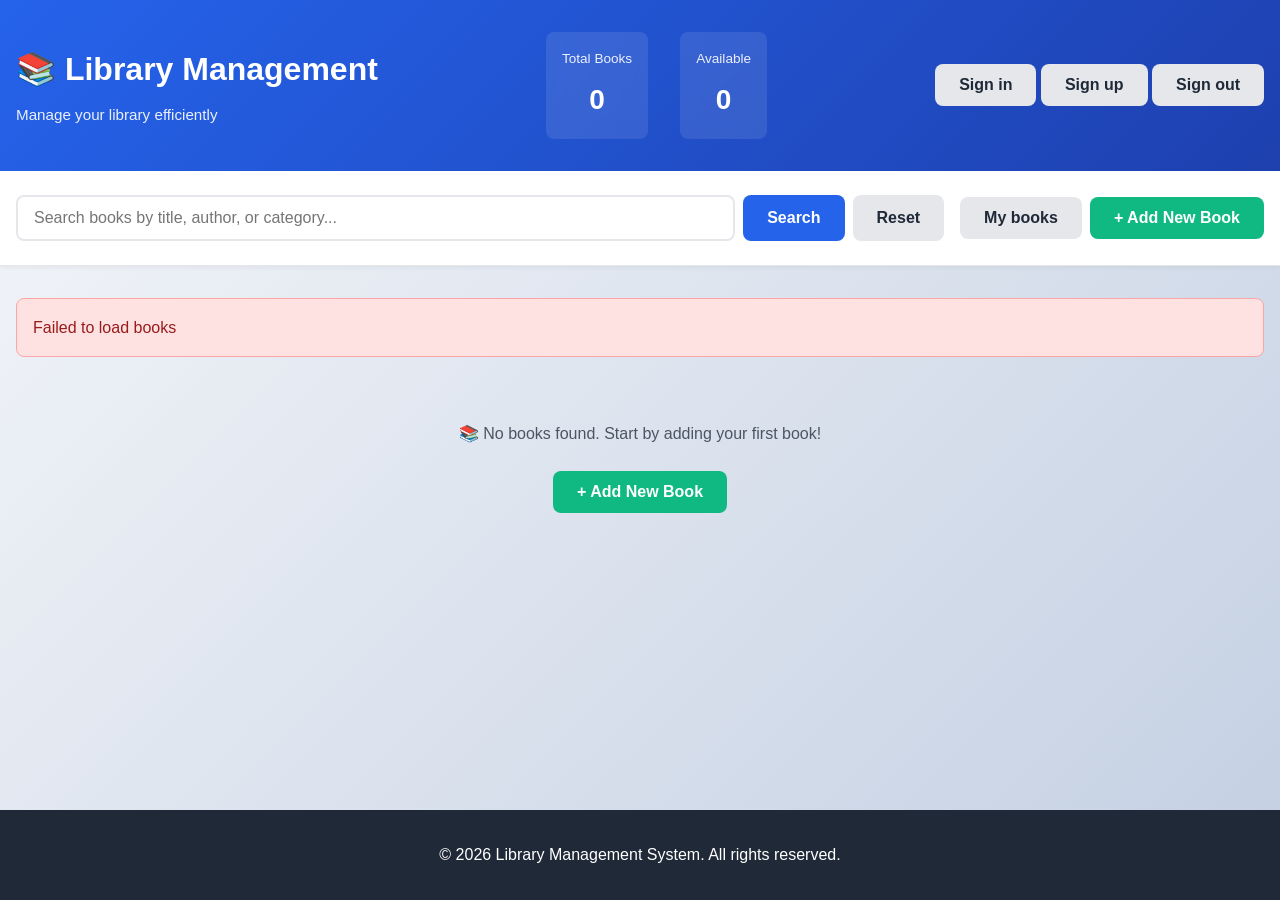
==== src/LibraryManagement.API/wwwroot/index.html @ 0e1dfb75 "version 1" ====
<!DOCTYPE html>
<html lang="en">
<head>
    <meta charset="UTF-8">
    <meta name="viewport" content="width=device-width, initial-scale=1.0">
    <title>Library Management System</title>
    <link rel="stylesheet" href="css/style.css">
</head>
<body>
    <div class="container">
        <!-- Header -->
        <header class="header">
            <div class="header-content">
                <div class="logo">
                    <h1>📚 Library Management</h1>
                    <p>Manage your library efficiently</p>
                </div>
                <div class="header-stats">
                    <div class="stat">
                        <span class="stat-label">Total Books</span>
                        <span class="stat-value" id="totalBooks">0</span>
                    </div>
                    <div class="stat">
                        <span class="stat-label">Available</span>
                        <span class="stat-value" id="availableBooks">0</span>
                    </div>
                </div>
                <div class="auth-buttons">
                    <button id="btnSignIn" class="btn-secondary" onclick="openLoginModal()">Sign in</button>
                    <button id="btnSignUp" class="btn-secondary" onclick="openRegisterModal()">Sign up</button>
                    <button id="btnSignOut" class="btn-secondary hidden" onclick="signOut()">Sign out</button>
                </div>
            </div>
        </header>

        <!-- Navigation & Search -->
        <nav class="navbar">
            <div class="nav-content">
                <div class="search-bar">
                    <input 
                        type="text" 
                        id="searchInput" 
                        placeholder="Search books by title, author, or category..."
                        class="search-input"
                    >
                    <button class="search-btn" onclick="searchBooks()">Search</button>
                    <button class="reset-btn" onclick="resetSearch()">Reset</button>
                </div>
                <div style="display:flex; gap:8px; align-items:center;">
                    <button id="myBooksBtn" class="btn-secondary" onclick="loadMyBooks()">My books</button>
                    <button id="addBookButton" class="add-btn" onclick="onAddBookClick()">+ Add New Book</button>
                </div>
            </div>
        </nav>

        <!-- Add Book Form (Hidden by default) -->
        <div id="addBookFormContainer" class="form-container hidden">
            <div class="form-card">
                <h2>Add New Book</h2>
                <form id="addBookForm" onsubmit="addBook(event)">
                    <div class="form-group">
                        <label for="bookTitle">Title *</label>
                        <input type="text" id="bookTitle" required>
                    </div>
                    <div class="form-group">
                        <label for="bookAuthor">Author *</label>
                        <input type="text" id="bookAuthor" required>
                    </div>
                    <div class="form-group">
                        <label for="bookISBN">ISBN *</label>
                        <input type="text" id="bookISBN" required>
                    </div>
                    <div class="form-group">
                        <label for="bookCategory">Category</label>
                        <input type="text" id="bookCategory">
                    </div>
                    <div class="form-group">
                        <label for="bookPublishedYear">Published Year</label>
                        <input type="number" id="bookPublishedYear" min="1000" max="2099">
                    </div>
                    <div class="form-group">
                        <label for="bookQuantity">Quantity *</label>
                        <input type="number" id="bookQuantity" required min="1">
                    </div>
                    <div class="form-actions">
                        <button type="submit" class="btn-primary">Add Book</button>
                        <button type="button" class="btn-secondary" onclick="toggleAddBookForm()">Cancel</button>
                    </div>
                </form>
            </div>
        </div>

        <!-- Books Grid -->
        <main class="main-content">
            <div id="booksContainer" class="books-grid">
                <div class="loading">Loading books...</div>
            </div>
        </main>

        <!-- Footer -->
        <footer class="footer">
            <p>&copy; 2026 Library Management System. All rights reserved.</p>
        </footer>
    </div>

    <!-- Modal for Book Details -->
    <div id="bookModal" class="modal hidden">
        <div class="modal-content">
            <span class="close" onclick="closeBookModal()">&times;</span>
            <div id="bookDetails"></div>
        </div>
    </div>

    <!-- Login / Register Modals -->
    <div id="loginModal" class="modal hidden">
        <div class="modal-content">
            <span class="close" onclick="closeLoginModal()">&times;</span>
            <h2>Sign in</h2>
            <form id="loginForm" onsubmit="login(event)">
                <div class="form-group">
                    <label for="loginIdentifier">Username or Email</label>
                    <input id="loginIdentifier" required />
                </div>
                <div class="form-group">
                    <label for="loginPassword">Password</label>
                    <input id="loginPassword" type="password" required />
                </div>
                <div class="form-actions">
                    <button class="btn-primary" type="submit">Sign in</button>
                    <button type="button" class="btn-secondary" onclick="closeLoginModal()">Cancel</button>
                </div>
            </form>
        </div>
    </div>

    <div id="registerModal" class="modal hidden">
        <div class="modal-content">
            <span class="close" onclick="closeRegisterModal()">&times;</span>
            <h2>Create account</h2>
            <form id="registerForm" onsubmit="register(event)">
                <div class="form-group">
                    <label for="regUsername">Username</label>
                    <input id="regUsername" required />
                </div>
                <div class="form-group">
                    <label for="regEmail">Email</label>
                    <input id="regEmail" type="email" required />
                </div>
                <div class="form-group">
                    <label for="regPassword">Password</label>
                    <input id="regPassword" type="password" required />
                </div>
                <div class="form-group">
                    <label for="regConfirm">Confirm Password</label>
                    <input id="regConfirm" type="password" required />
                </div>
                <div class="form-actions">
                    <button class="btn-primary" type="submit">Create account</button>
                    <button type="button" class="btn-secondary" onclick="closeRegisterModal()">Cancel</button>
                </div>
            </form>
        </div>
    </div>

    <script src="js/api.js"></script>
    <script src="js/ui.js"></script>
    <script src="js/auth.js"></script>
</body>
</html>
---- src/LibraryManagement.API/wwwroot/css/style.css ----
/* General Styles */
* {
    margin: 0;
    padding: 0;
    box-sizing: border-box;
}

:root {
    --primary-color: #2563eb;
    --primary-dark: #1e40af;
    --primary-light: #3b82f6;
    --success-color: #10b981;
    --danger-color: #ef4444;
    --warning-color: #f59e0b;
    --gray-50: #f9fafb;
    --gray-100: #f3f4f6;
    --gray-200: #e5e7eb;
    --gray-300: #d1d5db;
    --gray-400: #9ca3af;
    --gray-500: #6b7280;
    --gray-600: #4b5563;
    --gray-700: #374151;
    --gray-800: #1f2937;
    --gray-900: #111827;
    --spacing: 1rem;
    --border-radius: 0.5rem;
}

body {
    font-family: -apple-system, BlinkMacSystemFont, 'Segoe UI', 'Roboto', 'Oxygen',
        'Ubuntu', 'Cantarell', 'Fira Sans', 'Droid Sans', 'Helvetica Neue',
        sans-serif;
    background: linear-gradient(135deg, #f5f7fa 0%, #c3cfe2 100%);
    color: var(--gray-800);
    line-height: 1.6;
    min-height: 100vh;
}

.container {
    max-width: 1400px;
    margin: 0 auto;
    display: flex;
    flex-direction: column;
    min-height: 100vh;
}

/* Header */
.header {
    background: linear-gradient(135deg, var(--primary-color) 0%, var(--primary-dark) 100%);
    color: white;
    padding: 2rem var(--spacing);
    box-shadow: 0 4px 6px rgba(0, 0, 0, 0.1);
}

.header-content {
    max-width: 1400px;
    margin: 0 auto;
    display: flex;
    justify-content: space-between;
    align-items: center;
    flex-wrap: wrap;
    gap: 2rem;
}

.logo h1 {
    font-size: 2rem;
    margin-bottom: 0.5rem;
}

.logo p {
    opacity: 0.9;
    font-size: 0.95rem;
}

.header-stats {
    display: flex;
    gap: 2rem;
}

.stat {
    display: flex;
    flex-direction: column;
    align-items: center;
    padding: 1rem;
    background: rgba(255, 255, 255, 0.1);
    border-radius: var(--border-radius);
    backdrop-filter: blur(10px);
}

.stat-label {
    font-size: 0.85rem;
    opacity: 0.9;
    margin-bottom: 0.5rem;
}

.stat-value {
    font-size: 1.75rem;
    font-weight: bold;
}

/* Navigation */
.navbar {
    background: white;
    padding: 1.5rem var(--spacing);
    box-shadow: 0 2px 4px rgba(0, 0, 0, 0.05);
    border-bottom: 1px solid var(--gray-200);
}

.nav-content {
    max-width: 1400px;
    margin: 0 auto;
    display: flex;
    gap: 1rem;
    justify-content: space-between;
    align-items: center;
    flex-wrap: wrap;
}

.search-bar {
    display: flex;
    gap: 0.5rem;
    flex: 1;
    min-width: 300px;
}

.search-input {
    flex: 1;
    padding: 0.75rem 1rem;
    border: 2px solid var(--gray-200);
    border-radius: var(--border-radius);
    font-size: 1rem;
    transition: all 0.3s ease;
}

.search-input:focus {
    outline: none;
    border-color: var(--primary-color);
    box-shadow: 0 0 0 3px rgba(37, 99, 235, 0.1);
}

.search-btn,
.reset-btn,
.add-btn {
    padding: 0.75rem 1.5rem;
    border: none;
    border-radius: var(--border-radius);
    font-size: 1rem;
    font-weight: 600;
    cursor: pointer;
    transition: all 0.3s ease;
}

.search-btn {
    background: var(--primary-color);
    color: white;
}

.search-btn:hover {
    background: var(--primary-dark);
    box-shadow: 0 4px 6px rgba(37, 99, 235, 0.3);
}

.reset-btn {
    background: var(--gray-200);
    color: var(--gray-800);
}

.reset-btn:hover {
    background: var(--gray-300);
}

.add-btn {
    background: var(--success-color);
    color: white;
    white-space: nowrap;
}

.add-btn:hover {
    background: #059669;
    box-shadow: 0 4px 6px rgba(16, 185, 129, 0.3);
}

/* Form Container */
.form-container {
    max-width: 1400px;
    margin: 2rem auto;
    padding: 0 var(--spacing);
    transition: all 0.3s ease;
}

.form-container.hidden {
    display: none;
}

.form-card {
    background: white;
    border-radius: 0.75rem;
    box-shadow: 0 10px 25px rgba(0, 0, 0, 0.1);
    padding: 2rem;
}

.form-card h2 {
    margin-bottom: 1.5rem;
    color: var(--gray-900);
}

.form-group {
    margin-bottom: 1.5rem;
}

.form-group label {
    display: block;
    margin-bottom: 0.5rem;
    font-weight: 600;
    color: var(--gray-700);
}

.form-group input {
    width: 100%;
    padding: 0.75rem;
    border: 2px solid var(--gray-200);
    border-radius: var(--border-radius);
    font-size: 1rem;
    transition: border-color 0.3s ease;
}

.form-group input:focus {
    outline: none;
    border-color: var(--primary-color);
    box-shadow: 0 0 0 3px rgba(37, 99, 235, 0.1);
}

.form-actions {
    display: flex;
    gap: 1rem;
    margin-top: 2rem;
}

.btn-primary,
.btn-secondary {
    padding: 0.75rem 1.5rem;
    border: none;
    border-radius: var(--border-radius);
    font-size: 1rem;
    font-weight: 600;
    cursor: pointer;
    transition: all 0.3s ease;
}

.btn-primary {
    background: var(--primary-color);
    color: white;
}

.btn-primary:hover {
    background: var(--primary-dark);
    box-shadow: 0 4px 6px rgba(37, 99, 235, 0.3);
}

.btn-secondary {
    background: var(--gray-200);
    color: var(--gray-800);
}

.btn-secondary:hover {
    background: var(--gray-300);
}

/* Main Content */
.main-content {
    flex: 1;
    max-width: 1400px;
    margin: 2rem auto;
    padding: 0 var(--spacing);
    width: 100%;
}

.books-grid {
    display: grid;
    grid-template-columns: repeat(auto-fill, minmax(280px, 1fr));
    gap: 2rem;
}

/* Book Card */
.book-card {
    background: white;
    border-radius: 0.75rem;
    box-shadow: 0 4px 6px rgba(0, 0, 0, 0.1);
    overflow: hidden;
    transition: all 0.3s ease;
    cursor: pointer;
    display: flex;
    flex-direction: column;
}

.book-card:hover {
    transform: translateY(-4px);
    box-shadow: 0 12px 16px rgba(0, 0, 0, 0.15);
}

.book-card-header {
    background: linear-gradient(135deg, var(--primary-light) 0%, var(--primary-color) 100%);
    padding: 1.5rem;
    color: white;
    position: relative;
    overflow: hidden;
}

.book-card-header::before {
    content: '📖';
    position: absolute;
    font-size: 3rem;
    opacity: 0.1;
    top: -10px;
    right: -10px;
}

.book-title {
    font-size: 1.25rem;
    font-weight: 700;
    margin-bottom: 0.5rem;
    display: -webkit-box;
    -webkit-line-clamp: 2;
    -webkit-box-orient: vertical;
    overflow: hidden;
}

.book-author {
    font-size: 0.95rem;
    opacity: 0.95;
}

.book-card-body {
    flex: 1;
    padding: 1.5rem;
}

.book-meta {
    display: flex;
    flex-direction: column;
    gap: 0.75rem;
    margin-bottom: 1rem;
}

.meta-item {
    display: flex;
    justify-content: space-between;
    align-items: center;
    font-size: 0.9rem;
}

.meta-label {
    color: var(--gray-600);
    font-weight: 500;
}

.meta-value {
    color: var(--gray-800);
    font-weight: 600;
}

.status-badge {
    display: inline-block;
    padding: 0.25rem 0.75rem;
    border-radius: 9999px;
    font-size: 0.8rem;
    font-weight: 600;
    text-transform: uppercase;
}

.status-available {
    background: #d1fae5;
    color: #065f46;
}

.status-issued {
    background: #fbcfe8;
    color: #831843;
}

.book-card-footer {
    padding: 1rem 1.5rem;
    border-top: 1px solid var(--gray-200);
    display: flex;
    gap: 0.5rem;
}

.btn-view,
.btn-delete {
    flex: 1;
    padding: 0.5rem;
    border: none;
    border-radius: var(--border-radius);
    font-size: 0.9rem;
    font-weight: 600;
    cursor: pointer;
    transition: all 0.3s ease;
}

.btn-view {
    background: var(--primary-color);
    color: white;
}

.btn-view:hover {
    background: var(--primary-dark);
}

.btn-delete {
    background: var(--danger-color);
    color: white;
}

.btn-delete:hover {
    background: #dc2626;
}

/* Loading & Empty States */
.loading {
    text-align: center;
    padding: 3rem;
    color: var(--gray-600);
    font-size: 1.1rem;
}

.empty-state {
    text-align: center;
    padding: 3rem;
    grid-column: 1 / -1;
}

.empty-state p {
    color: var(--gray-600);
    margin-bottom: 1.5rem;
}

/* Modal */
.modal {
    position: fixed;
    top: 0;
    left: 0;
    right: 0;
    bottom: 0;
    background: rgba(0, 0, 0, 0.5);
    display: flex;
    justify-content: center;
    align-items: center;
    z-index: 1000;
    backdrop-filter: blur(4px);
}

.modal.hidden {
    display: none;
}

.modal-content {
    background: white;
    border-radius: 0.75rem;
    max-width: 500px;
    max-height: 80vh;
    overflow-y: auto;
    padding: 2rem;
    position: relative;
    animation: slideUp 0.3s ease;
}

@keyframes slideUp {
    from {
        transform: translateY(30px);
        opacity: 0;
    }
    to {
        transform: translateY(0);
        opacity: 1;
    }
}

.close {
    position: absolute;
    top: 1rem;
    right: 1rem;
    font-size: 1.5rem;
    cursor: pointer;
    color: var(--gray-500);
    transition: color 0.3s ease;
}

.close:hover {
    color: var(--gray-800);
}

.book-detail-item {
    margin-bottom: 1rem;
    padding-bottom: 1rem;
    border-bottom: 1px solid var(--gray-200);
}

.book-detail-label {
    color: var(--gray-600);
    font-size: 0.9rem;
    font-weight: 500;
    text-transform: uppercase;
    margin-bottom: 0.25rem;
}

.book-detail-value {
    color: var(--gray-900);
    font-size: 1.1rem;
    font-weight: 600;
}

/* Footer */
.footer {
    background: var(--gray-800);
    color: white;
    text-align: center;
    padding: 2rem var(--spacing);
    margin-top: auto;
}

/* Error Alert */
.alert {
    padding: 1rem;
    border-radius: var(--border-radius);
    margin-bottom: 1rem;
    font-weight: 500;
}

.alert-error {
    background: #fee2e2;
    color: #991b1b;
    border: 1px solid #fca5a5;
}

.alert-success {
    background: #d1fae5;
    color: #065f46;
    border: 1px solid #6ee7b7;
}

/* Responsive Design */
@media (max-width: 768px) {
    .header-content {
        flex-direction: column;
        align-items: flex-start;
    }

    .nav-content {
        flex-direction: column;
    }

    .search-bar {
        width: 100%;
    }

    .add-btn {
        width: 100%;
    }

    .books-grid {
        grid-template-columns: repeat(auto-fill, minmax(250px, 1fr));
        gap: 1rem;
    }

    .header-stats {
        width: 100%;
        justify-content: space-around;
    }

    .logo h1 {
        font-size: 1.5rem;
    }
}

@media (max-width: 480px) {
    .books-grid {
        grid-template-columns: 1fr;
    }

    .book-card-footer {
        flex-direction: column;
    }

    .btn-view,
    .btn-delete {
        width: 100%;
    }

    .modal-content {
        margin: 1rem;
    }
}
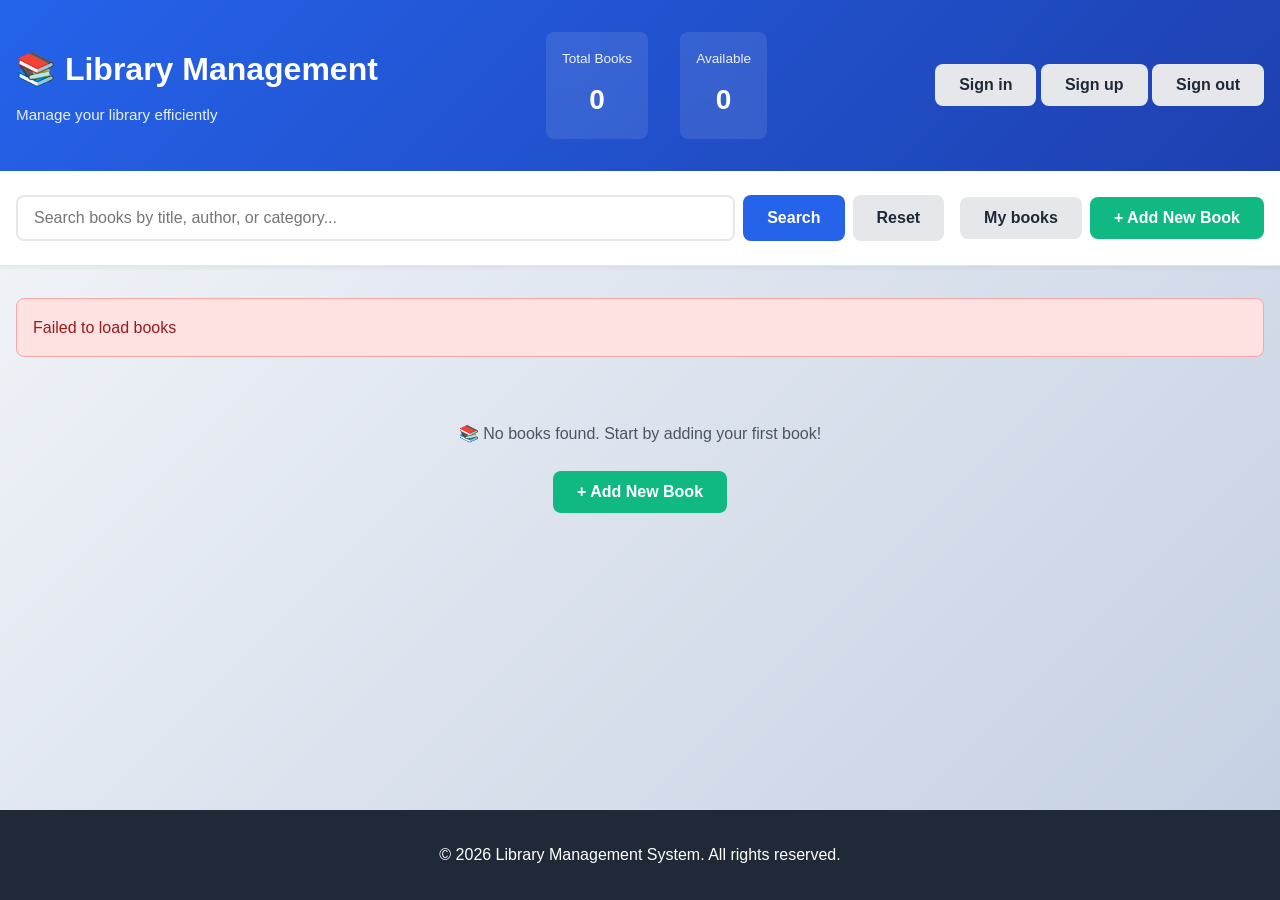
==== commit 0d887e5e: "version 2" ====
--- a/src/LibraryManagement.API/wwwroot/index.html
+++ b/src/LibraryManagement.API/wwwroot/index.html
@@ -143,6 +143,14 @@
                     <input id="regUsername" required />
                 </div>
                 <div class="form-group">
+                    <label for="regFirst">First name</label>
+                    <input id="regFirst" required />
+                </div>
+                <div class="form-group">
+                    <label for="regLast">Last name</label>
+                    <input id="regLast" required />
+                </div>
+                <div class="form-group">
                     <label for="regEmail">Email</label>
                     <input id="regEmail" type="email" required />
                 </div>
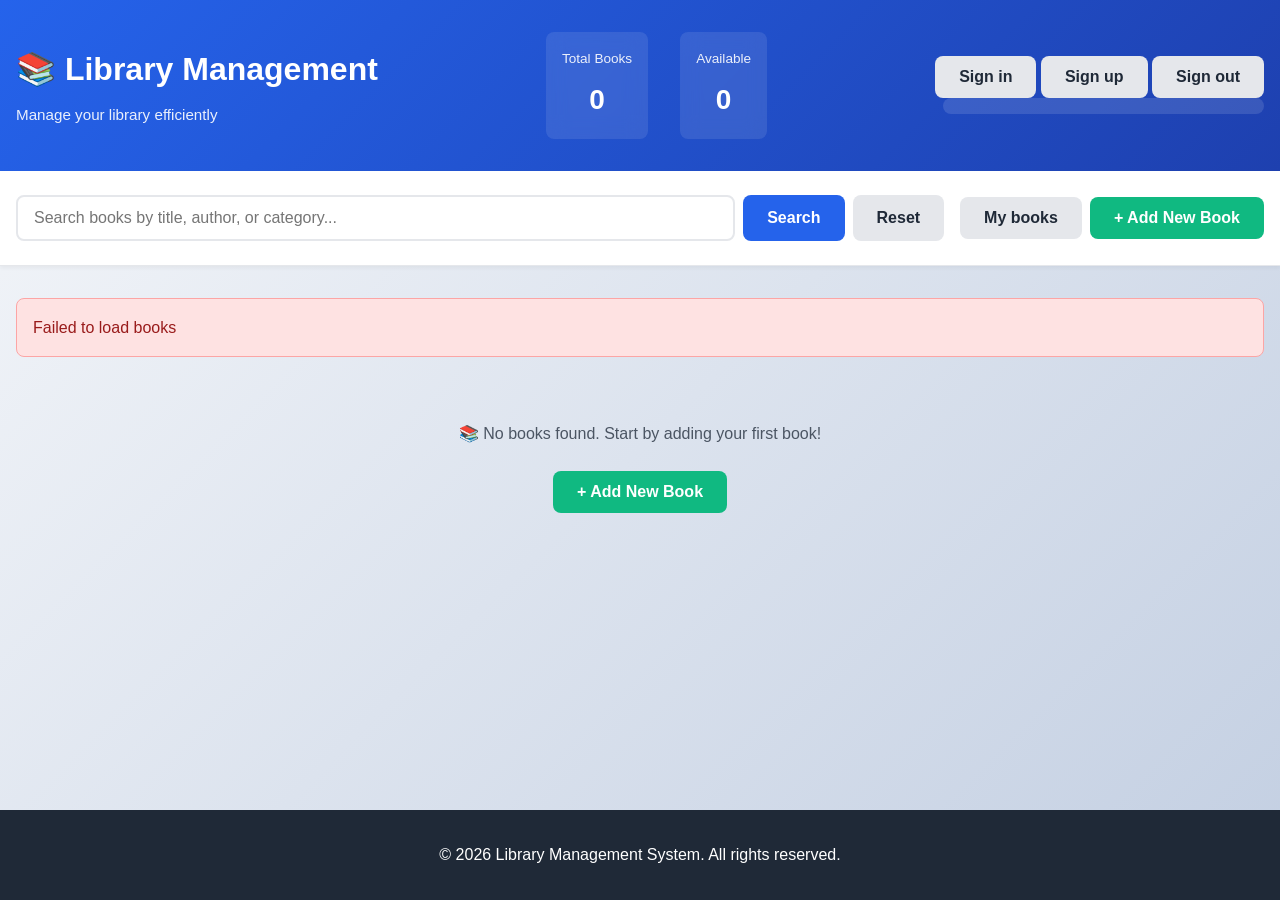
==== commit 01db733c: "azure launch" ====
--- a/src/LibraryManagement.API/wwwroot/index.html
+++ b/src/LibraryManagement.API/wwwroot/index.html
@@ -26,9 +26,10 @@
                     </div>
                 </div>
                 <div class="auth-buttons">
-                    <button id="btnSignIn" class="btn-secondary" onclick="openLoginModal()">Sign in</button>
-                    <button id="btnSignUp" class="btn-secondary" onclick="openRegisterModal()">Sign up</button>
+                    <button id="btnSignIn" class="btn-secondary" onclick="window.location.href='login.html'">Sign in</button>
+                    <button id="btnSignUp" class="btn-secondary" onclick="window.location.href='register.html'">Sign up</button>
                     <button id="btnSignOut" class="btn-secondary hidden" onclick="signOut()">Sign out</button>
+                    <div id="userDisplay" class="user-badge hidden"></div>
                 </div>
             </div>
         </header>
@@ -47,7 +48,7 @@
                     <button class="reset-btn" onclick="resetSearch()">Reset</button>
                 </div>
                 <div style="display:flex; gap:8px; align-items:center;">
-                    <button id="myBooksBtn" class="btn-secondary" onclick="loadMyBooks()">My books</button>
+                    <button id="myBooksBtn" class="btn-secondary hidden" onclick="loadMyBooks()">My books</button>
                     <button id="addBookButton" class="add-btn" onclick="onAddBookClick()">+ Add New Book</button>
                 </div>
             </div>
--- a/src/LibraryManagement.API/wwwroot/css/style.css
+++ b/src/LibraryManagement.API/wwwroot/css/style.css
@@ -266,6 +266,43 @@
     background: var(--gray-300);
 }
 
+/* User badge */
+.user-badge {
+    background: rgba(255,255,255,0.12);
+    color: white;
+    padding: 0.5rem 0.75rem;
+    border-radius: 9999px;
+    font-weight: 600;
+    margin-left: 0.5rem;
+    white-space: nowrap;
+}
+
+/* Auth pages */
+.auth-page {
+    min-height: 80vh;
+    display: flex;
+    align-items: center;
+    justify-content: center;
+    padding: 2rem;
+}
+
+.auth-card {
+    width: 100%;
+    max-width: 460px;
+    background: white;
+    border-radius: 1rem;
+    box-shadow: 0 20px 40px rgba(16,24,40,0.15);
+    padding: 2.25rem;
+}
+
+.auth-card h1 {
+    margin-bottom: 0.25rem;
+}
+
+.muted { color: var(--gray-600); }
+.small { font-size: 0.9rem; }
+.btn-link { background: none; border: none; color: var(--primary-color); text-decoration: underline; cursor: pointer; }
+
 /* Main Content */
 .main-content {
     flex: 1;
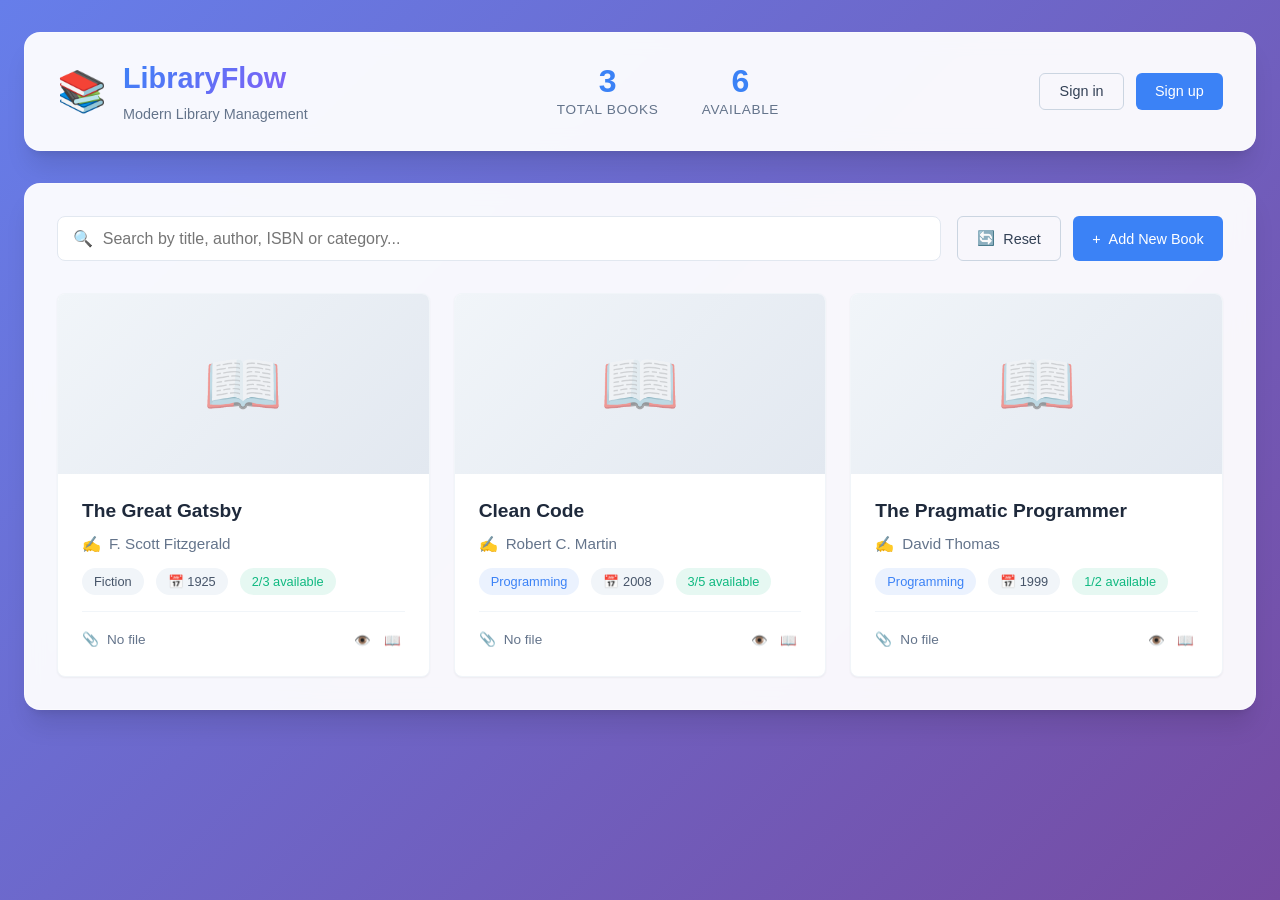
==== commit 1932033a: "Add configuration files for LibraryManagement API deployment - Created runtime configuration file (L" ====
--- a/src/LibraryManagement.API/wwwroot/index.html
+++ b/src/LibraryManagement.API/wwwroot/index.html
@@ -3,176 +3,1107 @@
 <head>
     <meta charset="UTF-8">
     <meta name="viewport" content="width=device-width, initial-scale=1.0">
-    <title>Library Management System</title>
-    <link rel="stylesheet" href="css/style.css">
+    <title>LibraryFlow · Modern Library Management</title>
+    <style>
+        /* Modern CSS Reset */
+        * {
+            margin: 0;
+            padding: 0;
+            box-sizing: border-box;
+        }
+
+        :root {
+            --primary: #3b82f6;
+            --primary-dark: #2563eb;
+            --secondary: #10b981;
+            --danger: #ef4444;
+            --warning: #f59e0b;
+            --dark: #1e293b;
+            --gray-50: #f8fafc;
+            --gray-100: #f1f5f9;
+            --gray-200: #e2e8f0;
+            --gray-300: #cbd5e1;
+            --gray-400: #94a3b8;
+            --gray-500: #64748b;
+            --gray-600: #475569;
+            --gray-700: #334155;
+            --gray-800: #1e293b;
+            --gray-900: #0f172a;
+            --shadow-sm: 0 1px 2px 0 rgb(0 0 0 / 0.05);
+            --shadow: 0 4px 6px -1px rgb(0 0 0 / 0.1), 0 2px 4px -2px rgb(0 0 0 / 0.1);
+            --shadow-md: 0 10px 15px -3px rgb(0 0 0 / 0.1), 0 4px 6px -4px rgb(0 0 0 / 0.1);
+            --shadow-lg: 0 20px 25px -5px rgb(0 0 0 / 0.1), 0 8px 10px -6px rgb(0 0 0 / 0.1);
+            --radius-sm: 0.375rem;
+            --radius: 0.5rem;
+            --radius-md: 0.75rem;
+            --radius-lg: 1rem;
+        }
+
+        body {
+            font-family: 'Inter', -apple-system, BlinkMacSystemFont, 'Segoe UI', Roboto, sans-serif;
+            background: linear-gradient(135deg, #667eea 0%, #764ba2 100%);
+            min-height: 100vh;
+            color: var(--gray-800);
+            line-height: 1.5;
+        }
+
+        /* Import Inter font */
+        @import url('https://fonts.googleapis.com/css2?family=Inter:wght@400;500;600;700&display=swap');
+
+        .app-wrapper {
+            max-width: 1400px;
+            margin: 0 auto;
+            padding: 2rem 1.5rem;
+        }
+
+        /* Glassmorphism Header */
+        .glass-header {
+            background: rgba(255, 255, 255, 0.95);
+            backdrop-filter: blur(10px);
+            border-radius: var(--radius-lg);
+            padding: 1.5rem 2rem;
+            margin-bottom: 2rem;
+            box-shadow: var(--shadow-lg);
+            border: 1px solid rgba(255, 255, 255, 0.5);
+        }
+
+        .header-content {
+            display: flex;
+            align-items: center;
+            justify-content: space-between;
+            flex-wrap: wrap;
+            gap: 1rem;
+        }
+
+        .logo-area {
+            display: flex;
+            align-items: center;
+            gap: 1rem;
+        }
+
+        .logo-icon {
+            font-size: 2.5rem;
+            line-height: 1;
+        }
+
+        .logo-text h1 {
+            font-size: 1.8rem;
+            font-weight: 700;
+            background: linear-gradient(135deg, var(--primary), #8b5cf6);
+            -webkit-background-clip: text;
+            -webkit-text-fill-color: transparent;
+            background-clip: text;
+            margin-bottom: 0.25rem;
+        }
+
+        .logo-text p {
+            color: var(--gray-500);
+            font-size: 0.9rem;
+        }
+
+        .stats-container {
+            display: flex;
+            gap: 2rem;
+        }
+
+        .stat-card {
+            text-align: center;
+            min-width: 100px;
+        }
+
+        .stat-value {
+            font-size: 2rem;
+            font-weight: 700;
+            color: var(--primary);
+            line-height: 1.2;
+        }
+
+        .stat-label {
+            font-size: 0.85rem;
+            color: var(--gray-500);
+            text-transform: uppercase;
+            letter-spacing: 0.05em;
+        }
+
+        .auth-section {
+            display: flex;
+            gap: 0.75rem;
+        }
+
+        .btn {
+            padding: 0.6rem 1.2rem;
+            border-radius: var(--radius-sm);
+            font-weight: 500;
+            font-size: 0.9rem;
+            border: none;
+            cursor: pointer;
+            transition: all 0.2s ease;
+            display: inline-flex;
+            align-items: center;
+            gap: 0.5rem;
+        }
+
+        .btn-primary {
+            background: var(--primary);
+            color: white;
+        }
+
+        .btn-primary:hover {
+            background: var(--primary-dark);
+            transform: translateY(-1px);
+            box-shadow: var(--shadow);
+        }
+
+        .btn-outline {
+            background: transparent;
+            border: 1px solid var(--gray-300);
+            color: var(--gray-700);
+        }
+
+        .btn-outline:hover {
+            background: var(--gray-50);
+            border-color: var(--gray-400);
+        }
+
+        .btn-success {
+            background: var(--secondary);
+            color: white;
+        }
+
+        .btn-success:hover {
+            background: #0ca678;
+        }
+
+        /* Main Content */
+        .main-content {
+            background: rgba(255, 255, 255, 0.95);
+            backdrop-filter: blur(10px);
+            border-radius: var(--radius-lg);
+            padding: 2rem;
+            box-shadow: var(--shadow-lg);
+            border: 1px solid rgba(255, 255, 255, 0.5);
+        }
+
+        /* Search Section */
+        .search-section {
+            display: flex;
+            gap: 1rem;
+            margin-bottom: 2rem;
+            flex-wrap: wrap;
+        }
+
+        .search-wrapper {
+            flex: 1;
+            min-width: 280px;
+            position: relative;
+        }
+
+        .search-icon {
+            position: absolute;
+            left: 1rem;
+            top: 50%;
+            transform: translateY(-50%);
+            color: var(--gray-400);
+        }
+
+        .search-input {
+            width: 100%;
+            padding: 0.8rem 1rem 0.8rem 2.8rem;
+            border: 1px solid var(--gray-200);
+            border-radius: var(--radius);
+            font-size: 1rem;
+            transition: all 0.2s;
+            background: white;
+        }
+
+        .search-input:focus {
+            outline: none;
+            border-color: var(--primary);
+            box-shadow: 0 0 0 3px rgba(59, 130, 246, 0.1);
+        }
+
+        .action-buttons {
+            display: flex;
+            gap: 0.75rem;
+            flex-wrap: wrap;
+        }
+
+        /* Books Grid */
+        .books-grid {
+            display: grid;
+            grid-template-columns: repeat(auto-fill, minmax(300px, 1fr));
+            gap: 1.5rem;
+            margin-top: 2rem;
+        }
+
+        .book-card {
+            background: white;
+            border-radius: var(--radius);
+            overflow: hidden;
+            box-shadow: var(--shadow-sm);
+            transition: all 0.3s ease;
+            border: 1px solid var(--gray-100);
+            display: flex;
+            flex-direction: column;
+        }
+
+        .book-card:hover {
+            transform: translateY(-4px);
+            box-shadow: var(--shadow-md);
+            border-color: var(--gray-200);
+        }
+
+        .book-cover {
+            height: 180px;
+            background: linear-gradient(135deg, var(--gray-100), var(--gray-200));
+            display: flex;
+            align-items: center;
+            justify-content: center;
+            position: relative;
+            overflow: hidden;
+        }
+
+        .book-cover::after {
+            content: '📖';
+            font-size: 4rem;
+            opacity: 0.5;
+        }
+
+        .book-cover.has-image::after {
+            display: none;
+        }
+
+        .book-cover img {
+            width: 100%;
+            height: 100%;
+            object-fit: cover;
+        }
+
+        .book-content {
+            padding: 1.5rem;
+            flex: 1;
+        }
+
+        .book-title {
+            font-size: 1.2rem;
+            font-weight: 600;
+            color: var(--gray-800);
+            margin-bottom: 0.5rem;
+            line-height: 1.4;
+        }
+
+        .book-author {
+            color: var(--gray-500);
+            font-size: 0.95rem;
+            margin-bottom: 0.75rem;
+            display: flex;
+            align-items: center;
+            gap: 0.5rem;
+        }
+
+        .book-meta {
+            display: flex;
+            flex-wrap: wrap;
+            gap: 0.75rem;
+            margin-bottom: 1rem;
+        }
+
+        .badge {
+            background: var(--gray-100);
+            color: var(--gray-600);
+            padding: 0.25rem 0.75rem;
+            border-radius: 2rem;
+            font-size: 0.8rem;
+            font-weight: 500;
+        }
+
+        .badge-primary {
+            background: rgba(59, 130, 246, 0.1);
+            color: var(--primary);
+        }
+
+        .badge-success {
+            background: rgba(16, 185, 129, 0.1);
+            color: var(--secondary);
+        }
+
+        .book-footer {
+            display: flex;
+            justify-content: space-between;
+            align-items: center;
+            margin-top: 1rem;
+            padding-top: 1rem;
+            border-top: 1px solid var(--gray-100);
+        }
+
+        .file-info {
+            display: flex;
+            align-items: center;
+            gap: 0.5rem;
+            color: var(--gray-500);
+            font-size: 0.85rem;
+        }
+
+        .icon-btn {
+            background: none;
+            border: none;
+            cursor: pointer;
+            color: var(--gray-500);
+            transition: color 0.2s;
+            padding: 0.25rem;
+            border-radius: var(--radius-sm);
+        }
+
+        .icon-btn:hover {
+            color: var(--primary);
+            background: var(--gray-100);
+        }
+
+        /* Modal */
+        .modal {
+            display: none;
+            position: fixed;
+            top: 0;
+            left: 0;
+            width: 100%;
+            height: 100%;
+            background: rgba(0, 0, 0, 0.5);
+            backdrop-filter: blur(5px);
+            z-index: 1000;
+            align-items: center;
+            justify-content: center;
+        }
+
+        .modal.show {
+            display: flex;
+        }
+
+        .modal-content {
+            background: white;
+            border-radius: var(--radius-lg);
+            max-width: 600px;
+            width: 90%;
+            max-height: 90vh;
+            overflow-y: auto;
+            box-shadow: var(--shadow-lg);
+            animation: modalSlideIn 0.3s ease;
+        }
+
+        @keyframes modalSlideIn {
+            from {
+                opacity: 0;
+                transform: translateY(-20px);
+            }
+            to {
+                opacity: 1;
+                transform: translateY(0);
+            }
+        }
+
+        .modal-header {
+            padding: 1.5rem;
+            border-bottom: 1px solid var(--gray-200);
+            display: flex;
+            justify-content: space-between;
+            align-items: center;
+        }
+
+        .modal-header h2 {
+            font-size: 1.5rem;
+            font-weight: 600;
+            color: var(--gray-800);
+        }
+
+        .close-btn {
+            background: none;
+            border: none;
+            font-size: 1.5rem;
+            cursor: pointer;
+            color: var(--gray-400);
+            transition: color 0.2s;
+        }
+
+        .close-btn:hover {
+            color: var(--gray-600);
+        }
+
+        .modal-body {
+            padding: 1.5rem;
+        }
+
+        /* Forms */
+        .form-group {
+            margin-bottom: 1.5rem;
+        }
+
+        .form-label {
+            display: block;
+            margin-bottom: 0.5rem;
+            font-weight: 500;
+            color: var(--gray-700);
+        }
+
+        .form-control {
+            width: 100%;
+            padding: 0.75rem 1rem;
+            border: 1px solid var(--gray-200);
+            border-radius: var(--radius);
+            font-size: 1rem;
+            transition: all 0.2s;
+        }
+
+        .form-control:focus {
+            outline: none;
+            border-color: var(--primary);
+            box-shadow: 0 0 0 3px rgba(59, 130, 246, 0.1);
+        }
+
+        .form-row {
+            display: grid;
+            grid-template-columns: 1fr 1fr;
+            gap: 1rem;
+        }
+
+        .file-upload {
+            border: 2px dashed var(--gray-200);
+            border-radius: var(--radius);
+            padding: 1.5rem;
+            text-align: center;
+            cursor: pointer;
+            transition: all 0.2s;
+        }
+
+        .file-upload:hover {
+            border-color: var(--primary);
+            background: rgba(59, 130, 246, 0.05);
+        }
+
+        .file-upload input {
+            display: none;
+        }
+
+        .file-upload-label {
+            display: flex;
+            flex-direction: column;
+            align-items: center;
+            gap: 0.5rem;
+            color: var(--gray-500);
+        }
+
+        /* Empty State */
+        .empty-state {
+            text-align: center;
+            padding: 4rem 2rem;
+            color: var(--gray-400);
+        }
+
+        .empty-state-icon {
+            font-size: 5rem;
+            margin-bottom: 1rem;
+            opacity: 0.5;
+        }
+
+        .empty-state h3 {
+            font-size: 1.5rem;
+            font-weight: 600;
+            color: var(--gray-600);
+            margin-bottom: 0.5rem;
+        }
+
+        .empty-state p {
+            margin-bottom: 2rem;
+        }
+
+        /* Loading Skeleton */
+        .skeleton {
+            background: linear-gradient(
+                90deg,
+                var(--gray-200) 25%,
+                var(--gray-100) 50%,
+                var(--gray-200) 75%
+            );
+            background-size: 200% 100%;
+            animation: loading 1.5s infinite;
+            border-radius: var(--radius-sm);
+        }
+
+        @keyframes loading {
+            0% {
+                background-position: 200% 0;
+            }
+            100% {
+                background-position: -200% 0;
+            }
+        }
+
+        /* Toast Notifications */
+        .toast-container {
+            position: fixed;
+            bottom: 2rem;
+            right: 2rem;
+            z-index: 1100;
+        }
+
+        .toast {
+            background: white;
+            border-radius: var(--radius);
+            padding: 1rem 1.5rem;
+            margin-top: 0.5rem;
+            box-shadow: var(--shadow-lg);
+            display: flex;
+            align-items: center;
+            gap: 0.75rem;
+            animation: toastSlideIn 0.3s ease;
+            border-left: 4px solid var(--primary);
+        }
+
+        .toast.success {
+            border-left-color: var(--secondary);
+        }
+
+        .toast.error {
+            border-left-color: var(--danger);
+        }
+
+        @keyframes toastSlideIn {
+            from {
+                opacity: 0;
+                transform: translateX(20px);
+            }
+            to {
+                opacity: 1;
+                transform: translateX(0);
+            }
+        }
+
+        /* Responsive Design */
+        @media (max-width: 768px) {
+            .app-wrapper {
+                padding: 1rem;
+            }
+
+            .header-content {
+                flex-direction: column;
+                align-items: stretch;
+            }
+
+            .stats-container {
+                justify-content: space-around;
+            }
+
+            .auth-section {
+                justify-content: center;
+            }
+
+            .books-grid {
+                grid-template-columns: 1fr;
+            }
+
+            .form-row {
+                grid-template-columns: 1fr;
+            }
+        }
+    </style>
 </head>
 <body>
-    <div class="container">
+    <div class="app-wrapper">
         <!-- Header -->
-        <header class="header">
+        <header class="glass-header">
             <div class="header-content">
-                <div class="logo">
-                    <h1>📚 Library Management</h1>
-                    <p>Manage your library efficiently</p>
+                <div class="logo-area">
+                    <span class="logo-icon">📚</span>
+                    <div class="logo-text">
+                        <h1>LibraryFlow</h1>
+                        <p>Modern Library Management</p>
+                    </div>
                 </div>
-                <div class="header-stats">
-                    <div class="stat">
-                        <span class="stat-label">Total Books</span>
-                        <span class="stat-value" id="totalBooks">0</span>
-                    </div>
-                    <div class="stat">
-                        <span class="stat-label">Available</span>
-                        <span class="stat-value" id="availableBooks">0</span>
+
+                <div class="stats-container">
+                    <div class="stat-card">
+                        <div class="stat-value" id="totalBooks">0</div>
+                        <div class="stat-label">Total Books</div>
+                    </div>
+                    <div class="stat-card">
+                        <div class="stat-value" id="availableBooks">0</div>
+                        <div class="stat-label">Available</div>
                     </div>
                 </div>
-                <div class="auth-buttons">
-                    <button id="btnSignIn" class="btn-secondary" onclick="window.location.href='login.html'">Sign in</button>
-                    <button id="btnSignUp" class="btn-secondary" onclick="window.location.href='register.html'">Sign up</button>
-                    <button id="btnSignOut" class="btn-secondary hidden" onclick="signOut()">Sign out</button>
-                    <div id="userDisplay" class="user-badge hidden"></div>
+
+                <div class="auth-section">
+                    <button class="btn btn-outline" onclick="showLoginModal()">Sign in</button>
+                    <button class="btn btn-primary" onclick="showRegisterModal()">Sign up</button>
+                    <button class="btn btn-outline" style="display: none;" id="signOutBtn">Sign out</button>
                 </div>
             </div>
         </header>
 
-        <!-- Navigation & Search -->
-        <nav class="navbar">
-            <div class="nav-content">
-                <div class="search-bar">
-                    <input 
-                        type="text" 
-                        id="searchInput" 
-                        placeholder="Search books by title, author, or category..."
-                        class="search-input"
-                    >
-                    <button class="search-btn" onclick="searchBooks()">Search</button>
-                    <button class="reset-btn" onclick="resetSearch()">Reset</button>
+        <!-- Main Content -->
+        <main class="main-content">
+            <!-- Search and Actions -->
+            <div class="search-section">
+                <div class="search-wrapper">
+                    <span class="search-icon">🔍</span>
+                    <input type="text" class="search-input" placeholder="Search by title, author, ISBN or category..." id="searchInput">
                 </div>
-                <div style="display:flex; gap:8px; align-items:center;">
-                    <button id="myBooksBtn" class="btn-secondary hidden" onclick="loadMyBooks()">My books</button>
-                    <button id="addBookButton" class="add-btn" onclick="onAddBookClick()">+ Add New Book</button>
+                <div class="action-buttons">
+                    <button class="btn btn-outline" onclick="resetSearch()">
+                        <span>🔄</span> Reset
+                    </button>
+                    <button class="btn btn-primary" onclick="showAddBookModal()">
+                        <span>+</span> Add New Book
+                    </button>
                 </div>
             </div>
-        </nav>
-
-        <!-- Add Book Form (Hidden by default) -->
-        <div id="addBookFormContainer" class="form-container hidden">
-            <div class="form-card">
+
+            <!-- Books Grid -->
+            <div id="booksContainer">
+                <div class="books-grid" id="booksGrid">
+                    <!-- Books will be dynamically inserted here -->
+                </div>
+            </div>
+        </main>
+    </div>
+
+    <!-- Add Book Modal -->
+    <div class="modal" id="addBookModal">
+        <div class="modal-content">
+            <div class="modal-header">
                 <h2>Add New Book</h2>
+                <button class="close-btn" onclick="closeModal('addBookModal')">&times;</button>
+            </div>
+            <div class="modal-body">
                 <form id="addBookForm" onsubmit="addBook(event)">
                     <div class="form-group">
-                        <label for="bookTitle">Title *</label>
-                        <input type="text" id="bookTitle" required>
-                    </div>
+                        <label class="form-label">Title *</label>
+                        <input type="text" class="form-control" id="title" required>
+                    </div>
+
                     <div class="form-group">
-                        <label for="bookAuthor">Author *</label>
-                        <input type="text" id="bookAuthor" required>
-                    </div>
+                        <label class="form-label">Author *</label>
+                        <input type="text" class="form-control" id="author" required>
+                    </div>
+
+                    <div class="form-row">
+                        <div class="form-group">
+                            <label class="form-label">ISBN *</label>
+                            <input type="text" class="form-control" id="isbn" required pattern="[0-9]{10,13}">
+                        </div>
+                        <div class="form-group">
+                            <label class="form-label">Category</label>
+                            <input type="text" class="form-control" id="category">
+                        </div>
+                    </div>
+
+                    <div class="form-row">
+                        <div class="form-group">
+                            <label class="form-label">Published Year</label>
+                            <input type="number" class="form-control" id="publicationYear" min="1000" max="2100">
+                        </div>
+                        <div class="form-group">
+                            <label class="form-label">Quantity *</label>
+                            <input type="number" class="form-control" id="quantity" required min="1" value="1">
+                        </div>
+                    </div>
+
                     <div class="form-group">
-                        <label for="bookISBN">ISBN *</label>
-                        <input type="text" id="bookISBN" required>
-                    </div>
-                    <div class="form-group">
-                        <label for="bookCategory">Category</label>
-                        <input type="text" id="bookCategory">
-                    </div>
-                    <div class="form-group">
-                        <label for="bookPublishedYear">Published Year</label>
-                        <input type="number" id="bookPublishedYear" min="1000" max="2099">
-                    </div>
-                    <div class="form-group">
-                        <label for="bookQuantity">Quantity *</label>
-                        <input type="number" id="bookQuantity" required min="1">
-                    </div>
-                    <div class="form-actions">
-                        <button type="submit" class="btn-primary">Add Book</button>
-                        <button type="button" class="btn-secondary" onclick="toggleAddBookForm()">Cancel</button>
+                        <label class="form-label">Book File (PDF/EPUB)</label>
+                        <div class="file-upload" onclick="document.getElementById('bookFile').click()">
+                            <input type="file" id="bookFile" accept=".pdf,.epub,.mobi" onchange="updateFileName(this)">
+                            <div class="file-upload-label">
+                                <span>📎</span>
+                                <span>Click to upload or drag and drop</span>
+                                <span style="font-size: 0.85rem;">PDF, EPUB up to 10MB</span>
+                            </div>
+                        </div>
+                    </div>
+
+                    <div style="display: flex; gap: 1rem; justify-content: flex-end;">
+                        <button type="button" class="btn btn-outline" onclick="closeModal('addBookModal')">Cancel</button>
+                        <button type="submit" class="btn btn-primary">Add Book</button>
                     </div>
                 </form>
             </div>
         </div>
-
-        <!-- Books Grid -->
-        <main class="main-content">
-            <div id="booksContainer" class="books-grid">
-                <div class="loading">Loading books...</div>
+    </div>
+
+    <!-- Login Modal -->
+    <div class="modal" id="loginModal">
+        <div class="modal-content">
+            <div class="modal-header">
+                <h2>Welcome Back</h2>
+                <button class="close-btn" onclick="closeModal('loginModal')">&times;</button>
             </div>
-        </main>
-
-        <!-- Footer -->
-        <footer class="footer">
-            <p>&copy; 2026 Library Management System. All rights reserved.</p>
-        </footer>
-    </div>
-
-    <!-- Modal for Book Details -->
-    <div id="bookModal" class="modal hidden">
-        <div class="modal-content">
-            <span class="close" onclick="closeBookModal()">&times;</span>
-            <div id="bookDetails"></div>
+            <div class="modal-body">
+                <form onsubmit="login(event)">
+                    <div class="form-group">
+                        <label class="form-label">Username or Email</label>
+                        <input type="text" class="form-control" id="loginUsername" required>
+                    </div>
+                    <div class="form-group">
+                        <label class="form-label">Password</label>
+                        <input type="password" class="form-control" id="loginPassword" required>
+                    </div>
+                    <div style="display: flex; gap: 1rem; justify-content: flex-end;">
+                        <button type="button" class="btn btn-outline" onclick="closeModal('loginModal')">Cancel</button>
+                        <button type="submit" class="btn btn-primary">Sign in</button>
+                    </div>
+                </form>
+            </div>
         </div>
     </div>
 
-    <!-- Login / Register Modals -->
-    <div id="loginModal" class="modal hidden">
+    <!-- Register Modal -->
+    <div class="modal" id="registerModal">
         <div class="modal-content">
-            <span class="close" onclick="closeLoginModal()">&times;</span>
-            <h2>Sign in</h2>
-            <form id="loginForm" onsubmit="login(event)">
-                <div class="form-group">
-                    <label for="loginIdentifier">Username or Email</label>
-                    <input id="loginIdentifier" required />
-                </div>
-                <div class="form-group">
-                    <label for="loginPassword">Password</label>
-                    <input id="loginPassword" type="password" required />
-                </div>
-                <div class="form-actions">
-                    <button class="btn-primary" type="submit">Sign in</button>
-                    <button type="button" class="btn-secondary" onclick="closeLoginModal()">Cancel</button>
-                </div>
-            </form>
+            <div class="modal-header">
+                <h2>Create Account</h2>
+                <button class="close-btn" onclick="closeModal('registerModal')">&times;</button>
+            </div>
+            <div class="modal-body">
+                <form onsubmit="register(event)">
+                    <div class="form-group">
+                        <label class="form-label">Username</label>
+                        <input type="text" class="form-control" id="regUsername" required>
+                    </div>
+                    <div class="form-row">
+                        <div class="form-group">
+                            <label class="form-label">First name</label>
+                            <input type="text" class="form-control" id="regFirstName" required>
+                        </div>
+                        <div class="form-group">
+                            <label class="form-label">Last name</label>
+                            <input type="text" class="form-control" id="regLastName" required>
+                        </div>
+                    </div>
+                    <div class="form-group">
+                        <label class="form-label">Email</label>
+                        <input type="email" class="form-control" id="regEmail" required>
+                    </div>
+                    <div class="form-group">
+                        <label class="form-label">Password</label>
+                        <input type="password" class="form-control" id="regPassword" required>
+                    </div>
+                    <div class="form-group">
+                        <label class="form-label">Confirm Password</label>
+                        <input type="password" class="form-control" id="regConfirmPassword" required>
+                    </div>
+                    <div style="display: flex; gap: 1rem; justify-content: flex-end;">
+                        <button type="button" class="btn btn-outline" onclick="closeModal('registerModal')">Cancel</button>
+                        <button type="submit" class="btn btn-primary">Create account</button>
+                    </div>
+                </form>
+            </div>
         </div>
     </div>
 
-    <div id="registerModal" class="modal hidden">
-        <div class="modal-content">
-            <span class="close" onclick="closeRegisterModal()">&times;</span>
-            <h2>Create account</h2>
-            <form id="registerForm" onsubmit="register(event)">
-                <div class="form-group">
-                    <label for="regUsername">Username</label>
-                    <input id="regUsername" required />
+    <!-- Toast Container -->
+    <div class="toast-container" id="toastContainer"></div>
+
+    <script>
+        // API Base URL
+        const API_BASE = '/api';
+
+        // Mock data for demo
+        let books = [
+            {
+                id: 1,
+                title: 'The Great Gatsby',
+                author: 'F. Scott Fitzgerald',
+                isbn: '9780743273565',
+                category: 'Fiction',
+                publicationYear: 1925,
+                quantity: 3,
+                available: 2
+            },
+            {
+                id: 2,
+                title: 'Clean Code',
+                author: 'Robert C. Martin',
+                isbn: '9780132350884',
+                category: 'Programming',
+                publicationYear: 2008,
+                quantity: 5,
+                available: 3
+            },
+            {
+                id: 3,
+                title: 'The Pragmatic Programmer',
+                author: 'David Thomas',
+                isbn: '9780201616224',
+                category: 'Programming',
+                publicationYear: 1999,
+                quantity: 2,
+                available: 1
+            }
+        ];
+
+        // Load books on page load
+        document.addEventListener('DOMContentLoaded', () => {
+            loadBooks();
+            updateStats();
+        });
+
+        // Load books function
+        function loadBooks() {
+            const grid = document.getElementById('booksGrid');
+            
+            if (!books || books.length === 0) {
+                grid.innerHTML = `
+                    <div style="grid-column: 1/-1;">
+                        <div class="empty-state">
+                            <div class="empty-state-icon">📚</div>
+                            <h3>No books found</h3>
+                            <p>Start by adding your first book to the library</p>
+                            <button class="btn btn-primary" onclick="showAddBookModal()">
+                                + Add Your First Book
+                            </button>
+                        </div>
+                    </div>
+                `;
+                return;
+            }
+
+            grid.innerHTML = books.map(book => `
+                <div class="book-card">
+                    <div class="book-cover ${book.coverImage ? 'has-image' : ''}">
+                        ${book.coverImage ? `<img src="${book.coverImage}" alt="${book.title}">` : ''}
+                    </div>
+                    <div class="book-content">
+                        <h3 class="book-title">${book.title}</h3>
+                        <div class="book-author">
+                            <span>✍️</span>
+                            ${book.author}
+                        </div>
+                        <div class="book-meta">
+                            <span class="badge ${book.category === 'Programming' ? 'badge-primary' : ''}">${book.category || 'Uncategorized'}</span>
+                            <span class="badge">📅 ${book.publicationYear || 'N/A'}</span>
+                            <span class="badge ${book.available > 0 ? 'badge-success' : ''}">
+                                ${book.available || 0}/${book.quantity || 1} available
+                            </span>
+                        </div>
+                        <div class="book-footer">
+                            <div class="file-info">
+                                <span>📎</span>
+                                <span>${book.fileName || 'No file'}</span>
+                            </div>
+                            <div>
+                                <button class="icon-btn" onclick="viewBookDetails(${book.id})" title="View details">
+                                    <span>👁️</span>
+                                </button>
+                                <button class="icon-btn" onclick="borrowBook(${book.id})" title="Borrow">
+                                    <span>📖</span>
+                                </button>
+                            </div>
+                        </div>
+                    </div>
                 </div>
-                <div class="form-group">
-                    <label for="regFirst">First name</label>
-                    <input id="regFirst" required />
-                </div>
-                <div class="form-group">
-                    <label for="regLast">Last name</label>
-                    <input id="regLast" required />
-                </div>
-                <div class="form-group">
-                    <label for="regEmail">Email</label>
-                    <input id="regEmail" type="email" required />
-                </div>
-                <div class="form-group">
-                    <label for="regPassword">Password</label>
-                    <input id="regPassword" type="password" required />
-                </div>
-                <div class="form-group">
-                    <label for="regConfirm">Confirm Password</label>
-                    <input id="regConfirm" type="password" required />
-                </div>
-                <div class="form-actions">
-                    <button class="btn-primary" type="submit">Create account</button>
-                    <button type="button" class="btn-secondary" onclick="closeRegisterModal()">Cancel</button>
-                </div>
-            </form>
-        </div>
-    </div>
-
-    <script src="js/api.js"></script>
-    <script src="js/ui.js"></script>
-    <script src="js/auth.js"></script>
+            `).join('');
+        }
+
+        // Update statistics
+        function updateStats() {
+            document.getElementById('totalBooks').textContent = books.length;
+            const available = books.reduce((sum, book) => sum + (book.available || 0), 0);
+            document.getElementById('availableBooks').textContent = available;
+        }
+
+        // Search function
+        function searchBooks() {
+            const term = document.getElementById('searchInput').value.toLowerCase();
+            if (!term) {
+                loadBooks();
+                return;
+            }
+
+            const filtered = books.filter(book => 
+                book.title.toLowerCase().includes(term) ||
+                book.author.toLowerCase().includes(term) ||
+                (book.isbn && book.isbn.includes(term)) ||
+                (book.category && book.category.toLowerCase().includes(term))
+            );
+
+            const grid = document.getElementById('booksGrid');
+            if (filtered.length === 0) {
+                grid.innerHTML = `
+                    <div style="grid-column: 1/-1;">
+                        <div class="empty-state">
+                            <div class="empty-state-icon">🔍</div>
+                            <h3>No results found</h3>
+                            <p>Try different search terms</p>
+                            <button class="btn btn-outline" onclick="resetSearch()">
+                                Clear search
+                            </button>
+                        </div>
+                    </div>
+                `;
+            } else {
+                books = filtered;
+                loadBooks();
+            }
+        }
+
+        // Reset search
+        function resetSearch() {
+            document.getElementById('searchInput').value = '';
+            books = [
+                {
+                    id: 1,
+                    title: 'The Great Gatsby',
+                    author: 'F. Scott Fitzgerald',
+                    isbn: '9780743273565',
+                    category: 'Fiction',
+                    publicationYear: 1925,
+                    quantity: 3,
+                    available: 2
+                },
+                {
+                    id: 2,
+                    title: 'Clean Code',
+                    author: 'Robert C. Martin',
+                    isbn: '9780132350884',
+                    category: 'Programming',
+                    publicationYear: 2008,
+                    quantity: 5,
+                    available: 3
+                },
+                {
+                    id: 3,
+                    title: 'The Pragmatic Programmer',
+                    author: 'David Thomas',
+                    isbn: '9780201616224',
+                    category: 'Programming',
+                    publicationYear: 1999,
+                    quantity: 2,
+                    available: 1
+                }
+            ];
+            loadBooks();
+        }
+
+        // Debounced search
+        let searchTimeout;
+        document.getElementById('searchInput').addEventListener('input', () => {
+            clearTimeout(searchTimeout);
+            searchTimeout = setTimeout(searchBooks, 300);
+        });
+
+        // Modal functions
+        function showAddBookModal() {
+            document.getElementById('addBookModal').classList.add('show');
+        }
+
+        function showLoginModal() {
+            document.getElementById('loginModal').classList.add('show');
+        }
+
+        function showRegisterModal() {
+            document.getElementById('registerModal').classList.add('show');
+        }
+
+        function closeModal(modalId) {
+            document.getElementById(modalId).classList.remove('show');
+        }
+
+        // Close modal when clicking outside
+        window.onclick = (event) => {
+            if (event.target.classList.contains('modal')) {
+                event.target.classList.remove('show');
+            }
+        }
+
+        // Add book
+        function addBook(event) {
+            event.preventDefault();
+            
+            const newBook = {
+                id: books.length + 1,
+                title: document.getElementById('title').value,
+                author: document.getElementById('author').value,
+                isbn: document.getElementById('isbn').value,
+                category: document.getElementById('category').value || 'Uncategorized',
+                publicationYear: parseInt(document.getElementById('publicationYear').value) || new Date().getFullYear(),
+                quantity: parseInt(document.getElementById('quantity').value),
+                available: parseInt(document.getElementById('quantity').value),
+                fileName: document.getElementById('bookFile').files[0]?.name
+            };
+
+            books.push(newBook);
+            loadBooks();
+            updateStats();
+            closeModal('addBookModal');
+            showToast('Book added successfully!', 'success');
+            
+            // Reset form
+            document.getElementById('addBookForm').reset();
+        }
+
+        // Login
+        function login(event) {
+            event.preventDefault();
+            closeModal('loginModal');
+            showToast('Welcome back!', 'success');
+        }
+
+        // Register
+        function register(event) {
+            event.preventDefault();
+            const password = document.getElementById('regPassword').value;
+            const confirm = document.getElementById('regConfirmPassword').value;
+            
+            if (password !== confirm) {
+                showToast('Passwords do not match!', 'error');
+                return;
+            }
+            
+            closeModal('registerModal');
+            showToast('Account created successfully!', 'success');
+        }
+
+        // View book details
+        function viewBookDetails(id) {
+            const book = books.find(b => b.id === id);
+            if (book) {
+                showToast(`📖 ${book.title} by ${book.author}`, 'info');
+            }
+        }
+
+        // Borrow book
+        function borrowBook(id) {
+            const book = books.find(b => b.id === id);
+            if (book && book.available > 0) {
+                book.available--;
+                updateStats();
+                loadBooks();
+                showToast(`You borrowed "${book.title}"`, 'success');
+            } else {
+                showToast('Book not available', 'error');
+            }
+        }
+
+        // Update file name display
+        function updateFileName(input) {
+            const label = input.closest('.file-upload').querySelector('.file-upload-label span:last-child');
+            if (input.files[0]) {
+                label.textContent = input.files[0].name;
+            }
+        }
+
+        // Toast notification
+        function showToast(message, type = 'info') {
+            const container = document.getElementById('toastContainer');
+            const toast = document.createElement('div');
+            toast.className = `toast ${type}`;
+            toast.innerHTML = `
+                <span>${type === 'success' ? '✅' : type === 'error' ? '❌' : 'ℹ️'}</span>
+                <span>${message}</span>
+            `;
+            
+            container.appendChild(toast);
+            
+            setTimeout(() => {
+                toast.remove();
+            }, 3000);
+        }
+    </script>
 </body>
-</html>
+</html>
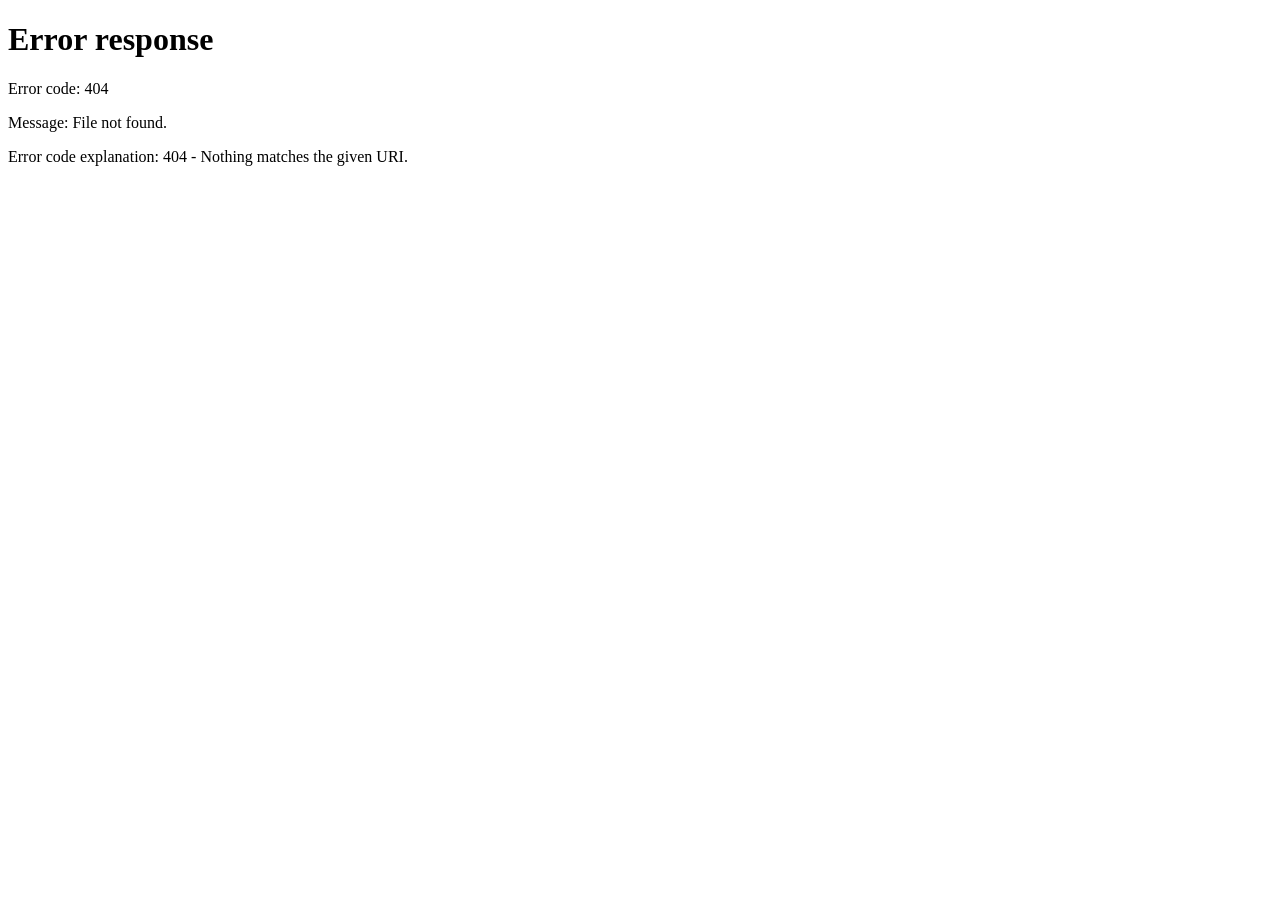
==== commit 5aa657ba: "Add landing page and require authentication for dashboard" ====
--- a/src/LibraryManagement.API/wwwroot/index.html
+++ b/src/LibraryManagement.API/wwwroot/index.html
@@ -802,6 +802,37 @@
     <script>
         // API Base URL
         const API_BASE = '/api';
+
+        // Current user (populated after auth check)
+        let currentUser = null;
+
+        // Check authentication on page load
+        document.addEventListener('DOMContentLoaded', async () => {
+            const isAuthenticated = await checkAuth();
+            if (!isAuthenticated) {
+                // Redirect to landing page if not logged in
+                window.location.href = '/landing.html';
+                return;
+            }
+            // Rest of your existing initialization code...
+            await loadBooks();
+            updateStats();
+        });
+
+        async function checkAuth() {
+            try {
+                const response = await fetch(`${API_BASE}/auth/me`, {
+                    credentials: 'include'
+                });
+                if (response.ok) {
+                    currentUser = await response.json();
+                    return true;
+                }
+                return false;
+            } catch (error) {
+                return false;
+            }
+        }
 
         // Mock data for demo
         let books = [
@@ -837,11 +868,7 @@
             }
         ];
 
-        // Load books on page load
-        document.addEventListener('DOMContentLoaded', () => {
-            loadBooks();
-            updateStats();
-        });
+        // (Initialization moved to auth-check at top of script)
 
         // Load books function
         function loadBooks() {
